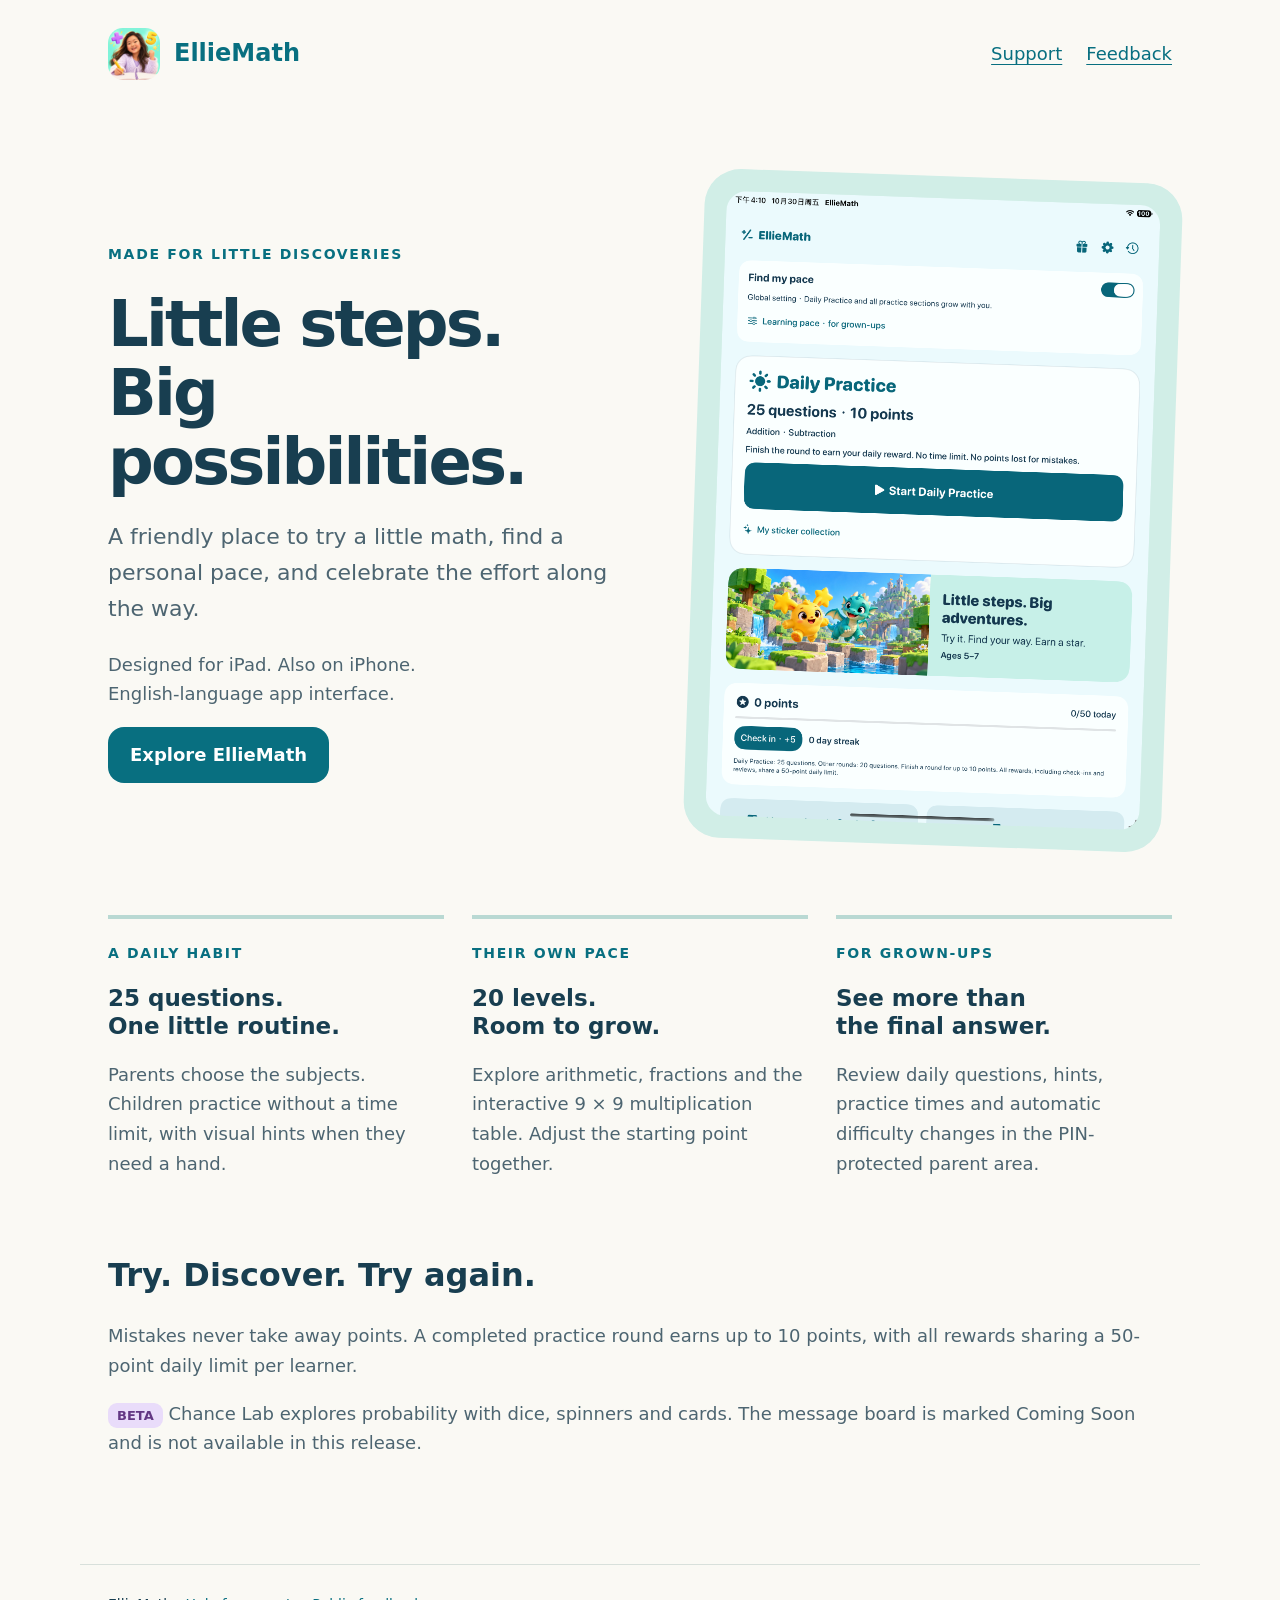
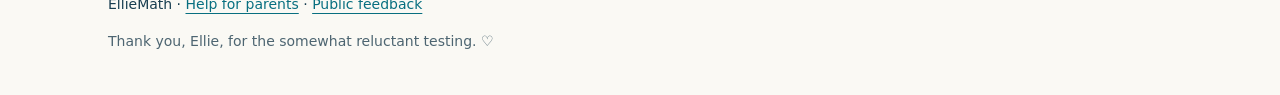
==== index.html @ 3c236420 "Publish EllieMath product information and parent support" ====
<!doctype html><html lang="en"><head><meta charset="utf-8"><meta name="viewport" content="width=device-width,initial-scale=1"><title>EllieMath — Little steps. Big possibilities.</title><meta name="description" content="Friendly daily math practice for iPad and iPhone, with 20 levels, visual hints and parent reports."><link rel="stylesheet" href="style.css"><link rel="icon" href="icon.png"></head><body><header><a class="brand" href="./"><img src="icon.png" alt="">EllieMath</a><nav><a href="support.html">Support</a><a href="https://github.com/jiaxiaofan813-byte/EllieMathSupport/issues/new/choose">Feedback</a></nav></header><main><section class="hero"><div><span class="eyebrow">Made for little discoveries</span><h1>Little steps.<br>Big possibilities.</h1><p class="lead">A friendly place to try a little math, find a personal pace, and celebrate the effort along the way.</p><p>Designed for iPad. Also on iPhone.<br>English-language app interface.</p><a class="button" href="support.html">Explore EllieMath</a></div><div class="screen"><img src="app-screen.png" alt="EllieMath home screen with Find my pace and 25-question Daily Practice"></div></section><section class="features"><article><span class="eyebrow">A daily habit</span><h2>25 questions.<br>One little routine.</h2><p>Parents choose the subjects. Children practice without a time limit, with visual hints when they need a hand.</p></article><article><span class="eyebrow">Their own pace</span><h2>20 levels.<br>Room to grow.</h2><p>Explore arithmetic, fractions and the interactive 9 × 9 multiplication table. Adjust the starting point together.</p></article><article><span class="eyebrow">For grown-ups</span><h2>See more than<br>the final answer.</h2><p>Review daily questions, hints, practice times and automatic difficulty changes in the PIN-protected parent area.</p></article></section><section style="margin-top:60px"><h2>Try. Discover. Try again.</h2><p>Mistakes never take away points. A completed practice round earns up to 10 points, with all rewards sharing a 50-point daily limit per learner.</p><p><span class="badge">BETA</span> Chance Lab explores probability with dice, spinners and cards. The message board is marked Coming Soon and is not available in this release.</p></section></main><footer>EllieMath · <a href="support.html">Help for parents</a> · <a href="https://github.com/jiaxiaofan813-byte/EllieMathSupport/issues">Public feedback</a><p>Thank you, Ellie, for the somewhat reluctant testing. ♡</p></footer></body></html>
---- style.css ----
:root{color-scheme:light;--ink:#183e50;--teal:#086f80;--muted:#4d6571}*{box-sizing:border-box}body{margin:0;color:var(--ink);background:#faf9f4;font:18px/1.65 system-ui,-apple-system,sans-serif}a{color:var(--teal);text-underline-offset:4px}header,main,footer{max-width:1120px;margin:auto;padding:28px}header{display:flex;justify-content:space-between;align-items:center}.brand{display:flex;gap:14px;align-items:center;font-size:24px;font-weight:800;text-decoration:none}.brand img{width:52px;border-radius:15px}nav{display:flex;gap:24px}.hero{display:grid;grid-template-columns:1.1fr 1fr;align-items:center;gap:60px;padding:40px 0 70px}.eyebrow{font-size:14px;letter-spacing:.12em;font-weight:800;color:var(--teal);text-transform:uppercase}h1{font-size:clamp(42px,5vw,70px);line-height:1.08;letter-spacing:-.045em;margin:22px 0}h2{font-size:32px;line-height:1.2}p{color:var(--muted)}.lead{font-size:22px}.button{display:inline-block;padding:13px 22px;border-radius:16px;background:var(--teal);color:white;text-decoration:none;font-weight:700}.screen{padding:22px;background:#d1eee7;border-radius:36px;transform:rotate(2deg)}.screen img{display:block;width:100%;border-radius:20px}.features{display:grid;grid-template-columns:repeat(3,1fr);gap:28px}.features article{padding-top:18px;border-top:4px solid #b9d9d3}.features h2{font-size:23px}.badge{display:inline-block;background:#e9dcfa;color:#633784;border-radius:9px;padding:2px 9px;font-size:13px;font-weight:800}.help{max-width:800px}.help h1{font-size:52px}.help section{padding:20px 0;border-bottom:1px solid #d8e0db}.note{background:#f0e8fa;padding:18px 24px;border-radius:18px}footer{font-size:14px;border-top:1px solid #d8e0db;margin-top:60px}a:focus-visible{outline:3px solid #a45dda;outline-offset:4px}@media(max-width:700px){header,main,footer{padding:20px}nav{gap:16px;font-size:15px}.hero{grid-template-columns:1fr;gap:32px;padding-top:12px}.screen{max-width:420px;margin:auto;transform:none}.features{grid-template-columns:1fr}.help h1{font-size:40px}}
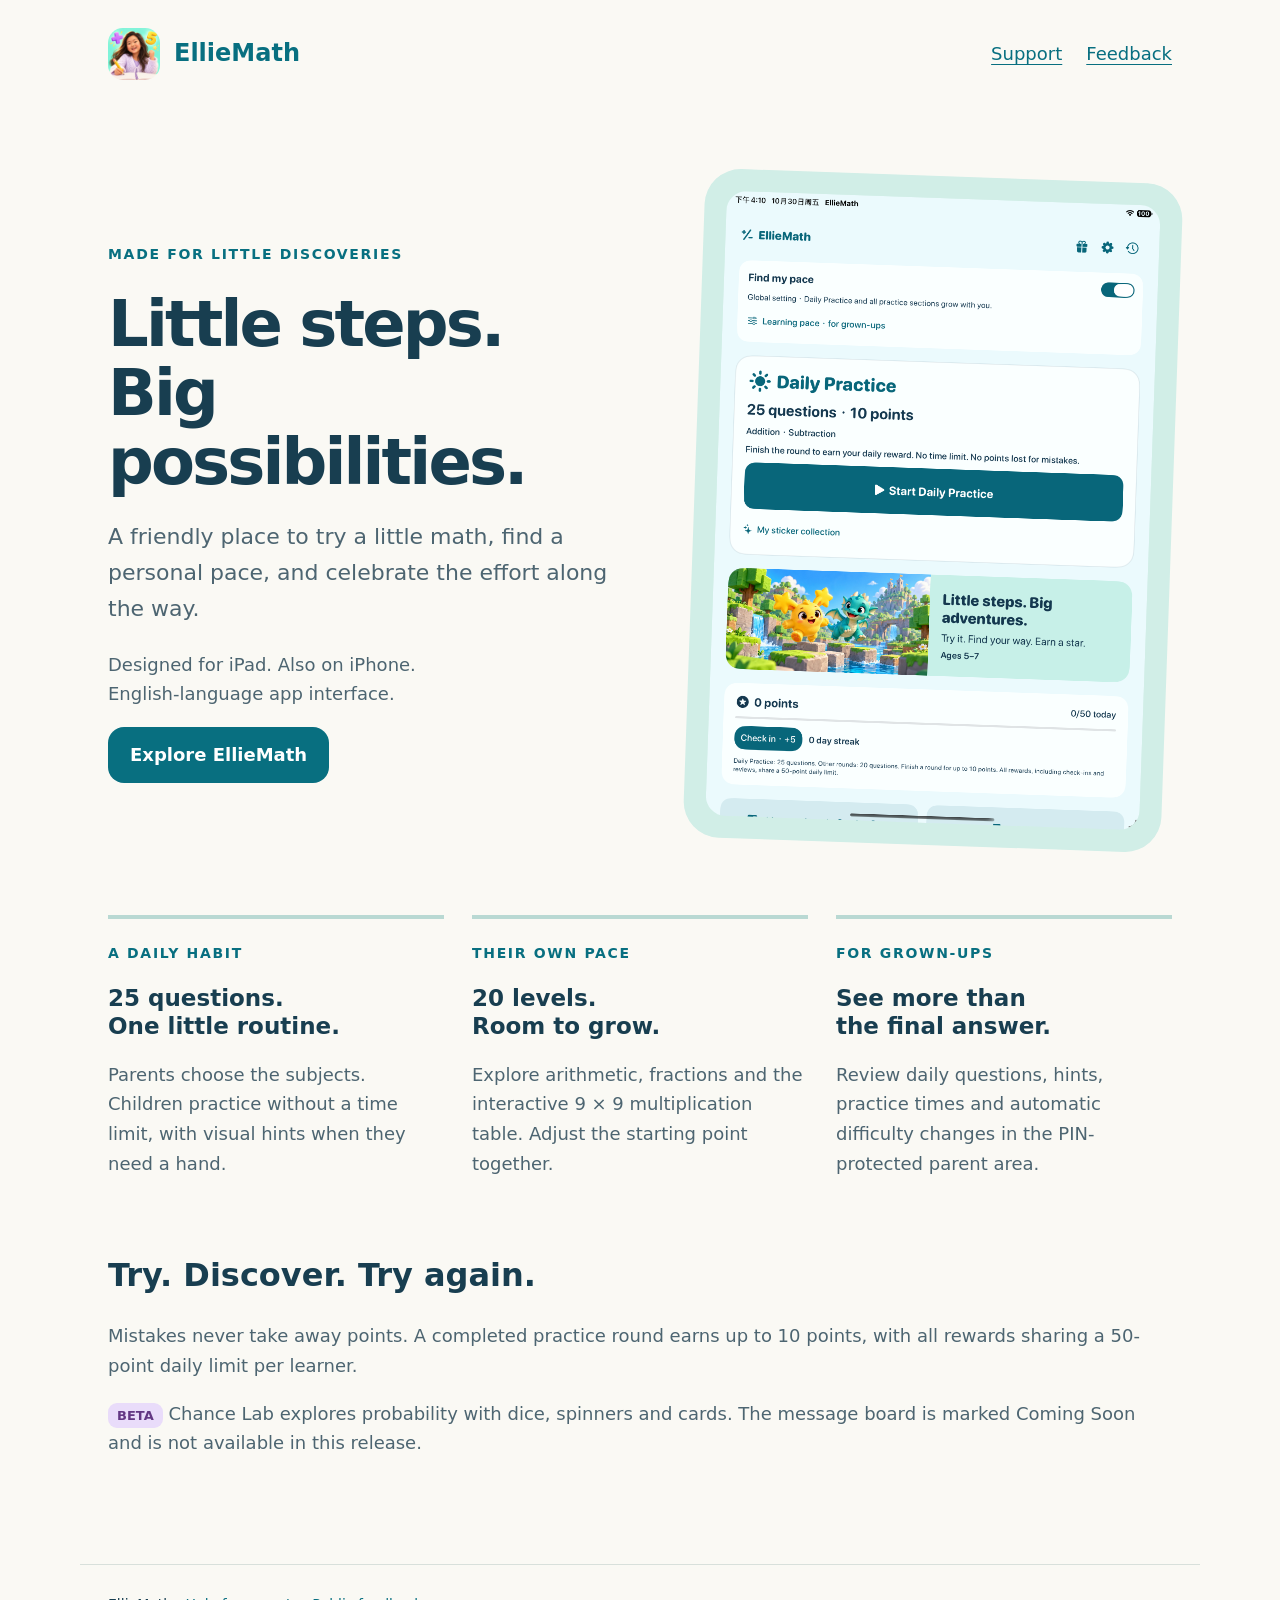
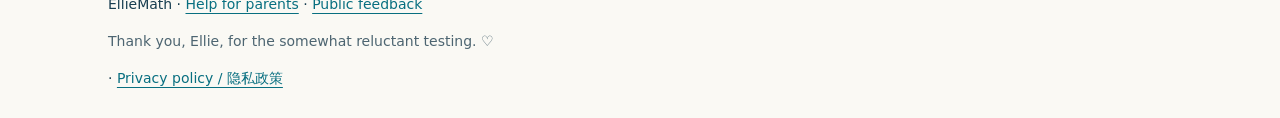
==== commit 8258399c: "Publish bilingual EllieMath privacy policy" ====
--- a/index.html
+++ b/index.html
@@ -1 +1 @@
-<!doctype html><html lang="en"><head><meta charset="utf-8"><meta name="viewport" content="width=device-width,initial-scale=1"><title>EllieMath — Little steps. Big possibilities.</title><meta name="description" content="Friendly daily math practice for iPad and iPhone, with 20 levels, visual hints and parent reports."><link rel="stylesheet" href="style.css"><link rel="icon" href="icon.png"></head><body><header><a class="brand" href="./"><img src="icon.png" alt="">EllieMath</a><nav><a href="support.html">Support</a><a href="https://github.com/jiaxiaofan813-byte/EllieMathSupport/issues/new/choose">Feedback</a></nav></header><main><section class="hero"><div><span class="eyebrow">Made for little discoveries</span><h1>Little steps.<br>Big possibilities.</h1><p class="lead">A friendly place to try a little math, find a personal pace, and celebrate the effort along the way.</p><p>Designed for iPad. Also on iPhone.<br>English-language app interface.</p><a class="button" href="support.html">Explore EllieMath</a></div><div class="screen"><img src="app-screen.png" alt="EllieMath home screen with Find my pace and 25-question Daily Practice"></div></section><section class="features"><article><span class="eyebrow">A daily habit</span><h2>25 questions.<br>One little routine.</h2><p>Parents choose the subjects. Children practice without a time limit, with visual hints when they need a hand.</p></article><article><span class="eyebrow">Their own pace</span><h2>20 levels.<br>Room to grow.</h2><p>Explore arithmetic, fractions and the interactive 9 × 9 multiplication table. Adjust the starting point together.</p></article><article><span class="eyebrow">For grown-ups</span><h2>See more than<br>the final answer.</h2><p>Review daily questions, hints, practice times and automatic difficulty changes in the PIN-protected parent area.</p></article></section><section style="margin-top:60px"><h2>Try. Discover. Try again.</h2><p>Mistakes never take away points. A completed practice round earns up to 10 points, with all rewards sharing a 50-point daily limit per learner.</p><p><span class="badge">BETA</span> Chance Lab explores probability with dice, spinners and cards. The message board is marked Coming Soon and is not available in this release.</p></section></main><footer>EllieMath · <a href="support.html">Help for parents</a> · <a href="https://github.com/jiaxiaofan813-byte/EllieMathSupport/issues">Public feedback</a><p>Thank you, Ellie, for the somewhat reluctant testing. ♡</p></footer></body></html>
+<!doctype html><html lang="en"><head><meta charset="utf-8"><meta name="viewport" content="width=device-width,initial-scale=1"><title>EllieMath — Little steps. Big possibilities.</title><meta name="description" content="Friendly daily math practice for iPad and iPhone, with 20 levels, visual hints and parent reports."><link rel="stylesheet" href="style.css"><link rel="icon" href="icon.png"></head><body><header><a class="brand" href="./"><img src="icon.png" alt="">EllieMath</a><nav><a href="support.html">Support</a><a href="https://github.com/jiaxiaofan813-byte/EllieMathSupport/issues/new/choose">Feedback</a></nav></header><main><section class="hero"><div><span class="eyebrow">Made for little discoveries</span><h1>Little steps.<br>Big possibilities.</h1><p class="lead">A friendly place to try a little math, find a personal pace, and celebrate the effort along the way.</p><p>Designed for iPad. Also on iPhone.<br>English-language app interface.</p><a class="button" href="support.html">Explore EllieMath</a></div><div class="screen"><img src="app-screen.png" alt="EllieMath home screen with Find my pace and 25-question Daily Practice"></div></section><section class="features"><article><span class="eyebrow">A daily habit</span><h2>25 questions.<br>One little routine.</h2><p>Parents choose the subjects. Children practice without a time limit, with visual hints when they need a hand.</p></article><article><span class="eyebrow">Their own pace</span><h2>20 levels.<br>Room to grow.</h2><p>Explore arithmetic, fractions and the interactive 9 × 9 multiplication table. Adjust the starting point together.</p></article><article><span class="eyebrow">For grown-ups</span><h2>See more than<br>the final answer.</h2><p>Review daily questions, hints, practice times and automatic difficulty changes in the PIN-protected parent area.</p></article></section><section style="margin-top:60px"><h2>Try. Discover. Try again.</h2><p>Mistakes never take away points. A completed practice round earns up to 10 points, with all rewards sharing a 50-point daily limit per learner.</p><p><span class="badge">BETA</span> Chance Lab explores probability with dice, spinners and cards. The message board is marked Coming Soon and is not available in this release.</p></section></main><footer>EllieMath · <a href="support.html">Help for parents</a> · <a href="https://github.com/jiaxiaofan813-byte/EllieMathSupport/issues">Public feedback</a><p>Thank you, Ellie, for the somewhat reluctant testing. ♡</p> · <a href="privacy.html">Privacy policy / 隐私政策</a></footer></body></html>
